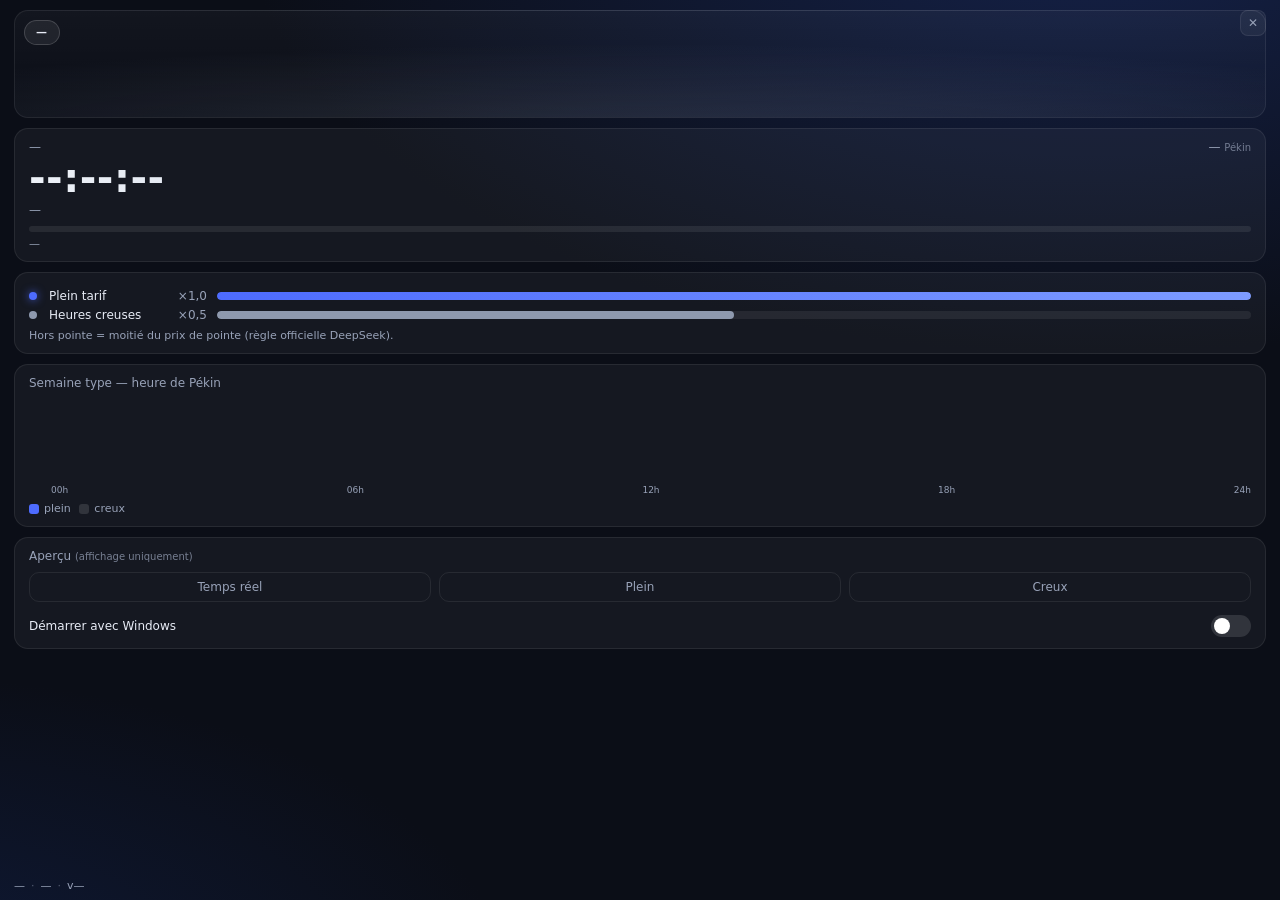
==== web/index.html @ 61c92ee4 "DeepSeek Status pour Windows 11 Adaptation Windows de DeepSeekStatus (macOS, MIT, c) Zhao Xin) : bal" ====
<!doctype html>
<html lang="fr">
<head>
<meta charset="utf-8">
<title>DeepSeek Status</title>
<link rel="stylesheet" href="style.css">
</head>
<body>
<div id="app" class="offpeak">
  <header id="hero" class="pywebview-drag-region">
    <button id="closeBtn" title="Fermer (Échap)">✕</button>
    <div class="chip" id="chip">—</div>
    <div class="scene">
      <div class="swimmer"><svg id="whale" viewBox="0 0 24 24" aria-hidden="true"><path id="whalePath" d=""/></svg></div>
      <div class="bubbles"><i></i><i></i><i></i><i></i></div>
      <div class="zzz"><span>z</span><span>z</span><span>z</span></div>
      <div id="previewBanner" hidden>
        <span>Mode aperçu — compte à rebours réel</span>
        <button id="exitPreview">quitter</button>
      </div>
    </div>
  </header>

  <main>
    <section class="card">
      <div class="row">
        <span class="label" id="nextLabel">—</span>
        <span class="clock"><span id="beijingClock">—</span> <small>Pékin</small></span>
      </div>
      <div class="big" id="countdown">--:--:--</div>
      <div class="sub" id="nextAt">—</div>
      <div class="progress"><div id="progressFill"></div></div>
      <div class="meta" id="progressMeta">—</div>
    </section>

    <section class="card prices">
      <div class="price-row">
        <span class="dot peak-dot"></span><span class="pname">Plein tarif</span>
        <span class="mult">×1,0</span>
        <div class="bar"><i class="bar-peak" style="width:100%"></i></div>
      </div>
      <div class="price-row">
        <span class="dot off-dot"></span><span class="pname">Heures creuses</span>
        <span class="mult">×0,5</span>
        <div class="bar"><i class="bar-off" style="width:50%"></i></div>
      </div>
      <div class="hint">Hors pointe = moitié du prix de pointe (règle officielle DeepSeek).</div>
    </section>

    <section class="card">
      <div class="label">Semaine type — heure de Pékin</div>
      <div class="weekwrap">
        <div id="dayCol"></div>
        <div id="weekGrid"></div>
      </div>
      <div class="hours-row"><span>00h</span><span>06h</span><span>12h</span><span>18h</span><span>24h</span></div>
      <div class="legend"><span class="sw sw-peak"></span>plein&nbsp;<span class="sw sw-off"></span>creux</div>
    </section>

    <section class="card settings">
      <div class="label">Aperçu <small>(affichage uniquement)</small></div>
      <div class="pills" id="pills">
        <button data-mode="">Temps réel</button>
        <button data-mode="peak">Plein</button>
        <button data-mode="offPeak">Creux</button>
      </div>
      <label class="toggle-row">
        <span>Démarrer avec Windows</span>
        <span class="toggle"><input type="checkbox" id="loginToggle"><i></i></span>
      </label>
    </section>
  </main>

  <footer>
    <span id="tzNote">—</span><span class="sep">·</span><span id="beijingDate">—</span><span class="sep">·</span><span id="ver">v—</span>
  </footer>
</div>
<script src="app.js"></script>
</body>
</html>
---- web/style.css ----
:root{
  --bg:#0B0E17;
  --card:rgba(255,255,255,.045);
  --border:rgba(255,255,255,.08);
  --text:#E8ECF6;
  --muted:#98A2B8;
  --accent:#4D6BFE;
  --accent-soft:rgba(77,107,254,.16);
}
*{box-sizing:border-box;margin:0;padding:0}
html,body{height:100%}
body{
  background:
    radial-gradient(120% 90% at 85% -10%, #15224A 0%, transparent 55%),
    radial-gradient(100% 70% at -10% 110%, #0F1A38 0%, transparent 50%),
    var(--bg);
  color:var(--text);
  font-family:"Segoe UI Variable Display","Segoe UI",system-ui,sans-serif;
  font-size:13px;
  overflow:hidden;
  user-select:none;-webkit-user-select:none;
}
#app{display:flex;flex-direction:column;height:100vh;padding:10px 14px 8px}
#app.peak{--wfill:#7D9BFF;--glow:rgba(77,107,254,.55);--chipbg:rgba(77,107,254,.16);--chipbd:rgba(77,107,254,.5)}
#app.offpeak{--wfill:#8E99AE;--glow:rgba(140,150,170,.22);--chipbg:rgba(255,255,255,.07);--chipbd:rgba(255,255,255,.16)}

/* ------------------------------------------------ en-tête / aquarium */
#hero{position:relative;flex:0 0 auto}
.scene{
  position:relative;height:108px;border-radius:14px;overflow:hidden;
  border:1px solid var(--border);
  background:
    radial-gradient(120% 140% at 50% 118%, var(--glow) 0%, transparent 62%),
    linear-gradient(180deg, rgba(255,255,255,.035), rgba(255,255,255,0));
}
.chip{
  position:absolute;left:10px;top:10px;z-index:4;padding:5px 11px;border-radius:999px;
  background:var(--chipbg);border:1px solid var(--chipbd);
  font-size:11px;font-weight:600;letter-spacing:.5px;
}
#closeBtn{
  position:absolute;right:0;top:0;z-index:5;width:26px;height:26px;border-radius:8px;
  border:1px solid var(--border);background:rgba(255,255,255,.05);color:var(--muted);
  cursor:pointer;font-size:12px;line-height:1;
}
#closeBtn:hover{color:#fff;background:rgba(255,255,255,.12)}

.swimmer{position:absolute;left:0;right:0;bottom:22px;display:flex;justify-content:center}
#whale{width:86px;fill:var(--wfill);filter:drop-shadow(0 0 16px var(--glow))}
#app.peak .swimmer{animation:swim 5s ease-in-out infinite alternate}
@keyframes swim{from{transform:translateX(-52px)}to{transform:translateX(52px)}}
#app.peak #whale{animation:bob 2.5s ease-in-out infinite}
@keyframes bob{0%,100%{transform:rotate(-4deg) translateY(0)}50%{transform:rotate(5deg) translateY(-4px)}}
#app.offpeak .swimmer{transform:translateY(3px)}
#app.offpeak #whale{animation:breathe 4s ease-in-out infinite}
@keyframes breathe{0%,100%{transform:rotate(-7deg) scale(1)}50%{transform:rotate(-7deg) scale(1.045)}}

.bubbles i{
  position:absolute;bottom:18px;width:7px;height:7px;border-radius:50%;
  background:radial-gradient(circle at 35% 30%, rgba(255,255,255,.85), rgba(125,155,255,.35));
  opacity:0;display:none;
}
#app.peak .bubbles i{display:block;animation:rise 3.2s linear infinite}
.bubbles i:nth-child(1){left:30%}
.bubbles i:nth-child(2){left:38%;width:5px;height:5px;animation-delay:1.1s}
.bubbles i:nth-child(3){left:47%;animation-delay:2.2s}
.bubbles i:nth-child(4){left:24%;width:4px;height:4px;animation-delay:1.7s}
@keyframes rise{0%{transform:translateY(0);opacity:0}15%{opacity:.9}100%{transform:translateY(-64px);opacity:0}}

.zzz{position:absolute;right:64px;top:16px;width:44px;height:12px;display:none}
#app.offpeak .zzz{display:block}
.zzz span{position:absolute;left:0;top:0;color:var(--muted);font-weight:600;opacity:0;animation:zfloat 4.5s ease-in-out infinite}
.zzz span:nth-child(2){animation-delay:1.5s;font-size:15px;margin-left:12px}
.zzz span:nth-child(3){animation-delay:3s;font-size:12px;margin-left:24px}
@keyframes zfloat{0%{transform:translate(0,0);opacity:0}20%{opacity:.9}100%{transform:translate(10px,-24px);opacity:0}}

#previewBanner{
  position:absolute;left:50%;transform:translateX(-50%);bottom:8px;z-index:4;
  display:flex;gap:8px;align-items:center;
  background:rgba(255,193,7,.14);border:1px solid rgba(255,193,7,.4);
  color:#FFE49C;font-size:11px;padding:3px 10px;border-radius:999px;
}
#previewBanner[hidden]{display:none!important}
#previewBanner button{background:transparent;border:none;color:#FFD966;cursor:pointer;font-size:11px;text-decoration:underline;font-family:inherit}

/* ------------------------------------------------------- cartes */
main{flex:1 1 auto;overflow:hidden}
.card{
  background:var(--card);border:1px solid var(--border);border-radius:14px;
  padding:11px 14px;margin-top:10px;
}
.row{display:flex;justify-content:space-between;align-items:baseline}
.label{color:var(--muted);font-size:12px}
.label small{opacity:.75}
.clock{color:var(--muted);font-variant-numeric:tabular-nums;font-size:12px}
.clock small{font-size:10px;opacity:.7}
.big{
  font-size:40px;font-weight:650;letter-spacing:.5px;line-height:1.18;
  font-variant-numeric:tabular-nums;margin:1px 0;
  background:linear-gradient(90deg,#FFFFFF,#B9C6FF);
  -webkit-background-clip:text;background-clip:text;color:transparent;
}
#app.offpeak .big{background:linear-gradient(90deg,#EDF1F8,#A9B4C8);-webkit-background-clip:text;background-clip:text}
.sub{color:var(--muted);font-size:12px}
.progress{height:6px;border-radius:99px;background:rgba(255,255,255,.08);margin:9px 0 5px;overflow:hidden}
#progressFill{height:100%;width:0%;border-radius:99px;background:linear-gradient(90deg,#4D6BFE,#7D9BFF);transition:width 1s linear}
.meta{color:var(--muted);font-size:11px}

/* -------------------------------------------------- barres de prix */
.price-row{display:grid;grid-template-columns:10px 104px 44px 1fr;gap:10px;align-items:center;margin:5px 0}
.dot{width:8px;height:8px;border-radius:50%}
.peak-dot{background:#4D6BFE;box-shadow:0 0 8px rgba(77,107,254,.8)}
.off-dot{background:#8E99AE}
.pname{font-size:12px}
.mult{color:var(--muted);font-variant-numeric:tabular-nums;text-align:right;font-size:12px}
.bar{height:8px;background:rgba(255,255,255,.07);border-radius:99px;overflow:hidden}
.bar i{display:block;height:100%;border-radius:99px}
.bar-peak{background:linear-gradient(90deg,#4D6BFE,#7D9BFF)}
.bar-off{background:#8E99AE}
.hint{color:var(--muted);font-size:11px;margin-top:7px}

/* ------------------------------------------------- heatmap hebdo */
.weekwrap{display:grid;grid-template-columns:16px 1fr;gap:6px;margin-top:9px}
#dayCol{display:grid;grid-template-rows:repeat(7,9px);gap:3px;color:var(--muted);font-size:9px;text-align:center;line-height:9px}
#weekGrid{display:grid;grid-template-rows:repeat(7,9px);gap:3px}
.crow{display:grid;grid-template-columns:repeat(24,1fr);gap:2px}
.cell{height:9px;border-radius:2.5px;background:rgba(255,255,255,.07)}
.cell.on{background:linear-gradient(180deg,#5D7AFE,#3E58E0)}
.cell.now{outline:1.5px solid #fff;outline-offset:1px}
.hours-row{display:flex;justify-content:space-between;margin:5px 0 0 22px;color:var(--muted);font-size:9px}
.legend{margin-top:7px;color:var(--muted);font-size:11px;display:flex;align-items:center;gap:5px}
.sw{width:10px;height:10px;border-radius:3px;display:inline-block}
.sw-peak{background:#4D6BFE}
.sw-off{background:rgba(255,255,255,.12)}

/* ---------------------------------------------------- réglages */
.pills{display:flex;gap:8px;margin:9px 0 11px}
.pills button{
  flex:1;padding:7px 0;border-radius:10px;border:1px solid var(--border);
  background:transparent;color:var(--muted);font-size:12px;cursor:pointer;font-family:inherit;
}
.pills button:hover{color:var(--text);border-color:rgba(255,255,255,.2)}
.pills button.active{background:var(--accent-soft);border-color:rgba(77,107,254,.55);color:#DCE4FF}
.toggle-row{display:flex;justify-content:space-between;align-items:center;padding-top:2px;font-size:12px}
.toggle{position:relative;width:40px;height:22px;display:inline-block}
.toggle input{opacity:0;position:absolute;inset:0;cursor:pointer;margin:0}
.toggle i{position:absolute;inset:0;border-radius:999px;background:rgba(255,255,255,.12);transition:.2s;pointer-events:none}
.toggle i::after{content:"";position:absolute;left:3px;top:3px;width:16px;height:16px;border-radius:50%;background:#fff;transition:.2s}
.toggle input:checked + i{background:#4D6BFE}
.toggle input:checked + i::after{transform:translateX(18px)}

/* ------------------------------------------------------- pied */
footer{margin-top:auto;padding-top:7px;color:var(--muted);font-size:11px;display:flex;gap:6px;align-items:center}
footer .sep{opacity:.5}
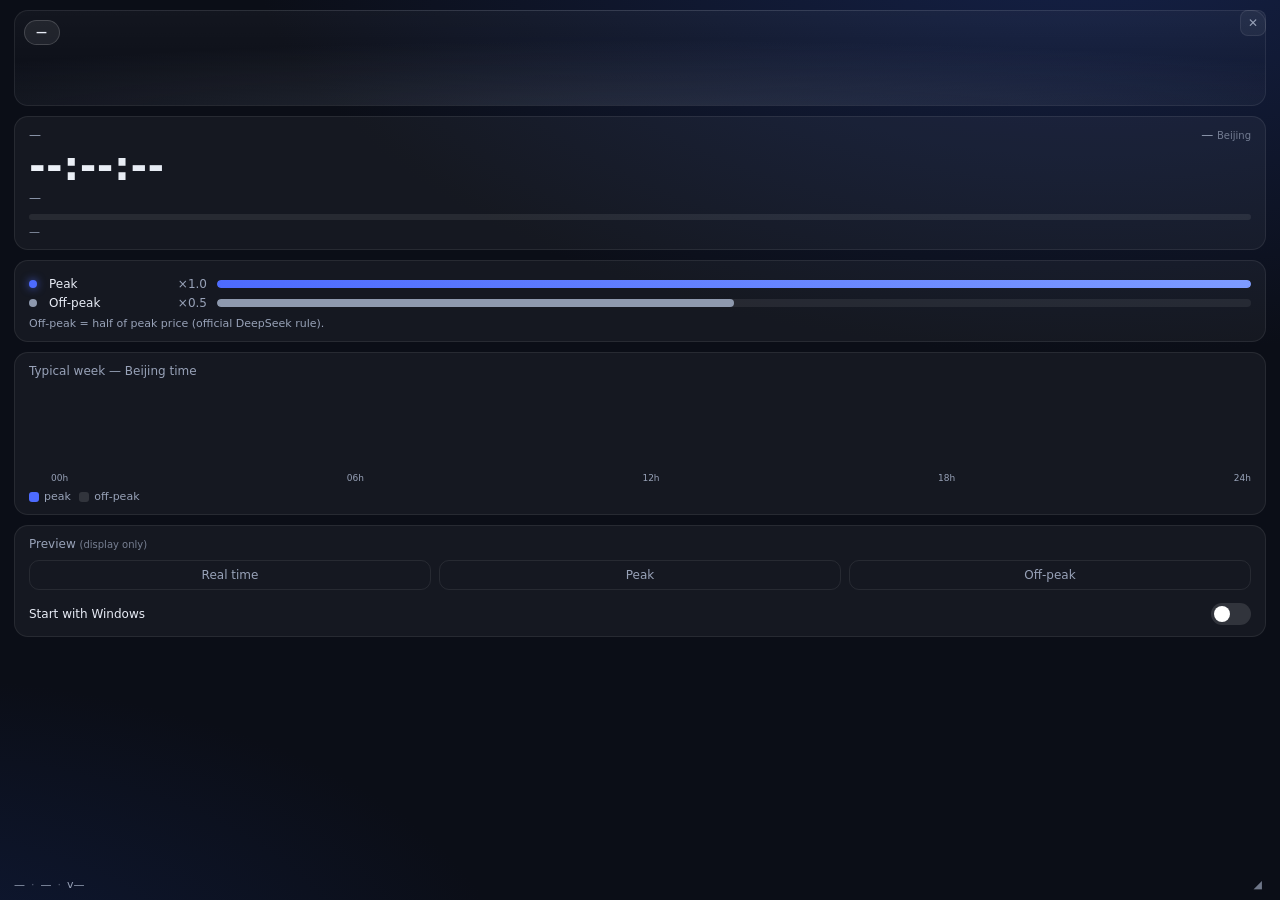
==== commit 563664d8: "English UI, resizable panel, background-friendly behavior - Translate the whole UI to English (panel" ====
--- a/web/index.html
+++ b/web/index.html
@@ -1,5 +1,5 @@
 <!doctype html>
-<html lang="fr">
+<html lang="en">
 <head>
 <meta charset="utf-8">
 <title>DeepSeek Status</title>
@@ -8,15 +8,15 @@
 <body>
 <div id="app" class="offpeak">
   <header id="hero" class="pywebview-drag-region">
-    <button id="closeBtn" title="Fermer (Échap)">✕</button>
+    <button id="closeBtn" title="Close (Esc)">✕</button>
     <div class="chip" id="chip">—</div>
     <div class="scene">
       <div class="swimmer"><svg id="whale" viewBox="0 0 24 24" aria-hidden="true"><path id="whalePath" d=""/></svg></div>
       <div class="bubbles"><i></i><i></i><i></i><i></i></div>
       <div class="zzz"><span>z</span><span>z</span><span>z</span></div>
       <div id="previewBanner" hidden>
-        <span>Mode aperçu — compte à rebours réel</span>
-        <button id="exitPreview">quitter</button>
+        <span>Preview mode — live countdown</span>
+        <button id="exitPreview">exit</button>
       </div>
     </div>
   </header>
@@ -25,7 +25,7 @@
     <section class="card">
       <div class="row">
         <span class="label" id="nextLabel">—</span>
-        <span class="clock"><span id="beijingClock">—</span> <small>Pékin</small></span>
+        <span class="clock"><span id="beijingClock">—</span> <small>Beijing</small></span>
       </div>
       <div class="big" id="countdown">--:--:--</div>
       <div class="sub" id="nextAt">—</div>
@@ -35,37 +35,37 @@
 
     <section class="card prices">
       <div class="price-row">
-        <span class="dot peak-dot"></span><span class="pname">Plein tarif</span>
-        <span class="mult">×1,0</span>
+        <span class="dot peak-dot"></span><span class="pname">Peak</span>
+        <span class="mult">×1.0</span>
         <div class="bar"><i class="bar-peak" style="width:100%"></i></div>
       </div>
       <div class="price-row">
-        <span class="dot off-dot"></span><span class="pname">Heures creuses</span>
-        <span class="mult">×0,5</span>
+        <span class="dot off-dot"></span><span class="pname">Off-peak</span>
+        <span class="mult">×0.5</span>
         <div class="bar"><i class="bar-off" style="width:50%"></i></div>
       </div>
-      <div class="hint">Hors pointe = moitié du prix de pointe (règle officielle DeepSeek).</div>
+      <div class="hint">Off-peak = half of peak price (official DeepSeek rule).</div>
     </section>
 
     <section class="card">
-      <div class="label">Semaine type — heure de Pékin</div>
+      <div class="label">Typical week — Beijing time</div>
       <div class="weekwrap">
         <div id="dayCol"></div>
         <div id="weekGrid"></div>
       </div>
       <div class="hours-row"><span>00h</span><span>06h</span><span>12h</span><span>18h</span><span>24h</span></div>
-      <div class="legend"><span class="sw sw-peak"></span>plein&nbsp;<span class="sw sw-off"></span>creux</div>
+      <div class="legend"><span class="sw sw-peak"></span>peak&nbsp;<span class="sw sw-off"></span>off-peak</div>
     </section>
 
     <section class="card settings">
-      <div class="label">Aperçu <small>(affichage uniquement)</small></div>
+      <div class="label">Preview <small>(display only)</small></div>
       <div class="pills" id="pills">
-        <button data-mode="">Temps réel</button>
-        <button data-mode="peak">Plein</button>
-        <button data-mode="offPeak">Creux</button>
+        <button data-mode="">Real time</button>
+        <button data-mode="peak">Peak</button>
+        <button data-mode="offPeak">Off-peak</button>
       </div>
       <label class="toggle-row">
-        <span>Démarrer avec Windows</span>
+        <span>Start with Windows</span>
         <span class="toggle"><input type="checkbox" id="loginToggle"><i></i></span>
       </label>
     </section>
@@ -73,6 +73,7 @@
 
   <footer>
     <span id="tzNote">—</span><span class="sep">·</span><span id="beijingDate">—</span><span class="sep">·</span><span id="ver">v—</span>
+    <span id="grip" title="Resize">◢</span>
   </footer>
 </div>
 <script src="app.js"></script>
--- a/web/style.css
+++ b/web/style.css
@@ -20,14 +20,14 @@
   overflow:hidden;
   user-select:none;-webkit-user-select:none;
 }
-#app{display:flex;flex-direction:column;height:100vh;padding:10px 14px 8px}
+#app{display:flex;flex-direction:column;height:100vh;padding:10px 14px 6px}
 #app.peak{--wfill:#7D9BFF;--glow:rgba(77,107,254,.55);--chipbg:rgba(77,107,254,.16);--chipbd:rgba(77,107,254,.5)}
 #app.offpeak{--wfill:#8E99AE;--glow:rgba(140,150,170,.22);--chipbg:rgba(255,255,255,.07);--chipbd:rgba(255,255,255,.16)}
 
-/* ------------------------------------------------ en-tête / aquarium */
+/* ------------------------------------------------ header / aquarium */
 #hero{position:relative;flex:0 0 auto}
 .scene{
-  position:relative;height:108px;border-radius:14px;overflow:hidden;
+  position:relative;height:96px;border-radius:14px;overflow:hidden;
   border:1px solid var(--border);
   background:
     radial-gradient(120% 140% at 50% 118%, var(--glow) 0%, transparent 62%),
@@ -45,8 +45,8 @@
 }
 #closeBtn:hover{color:#fff;background:rgba(255,255,255,.12)}
 
-.swimmer{position:absolute;left:0;right:0;bottom:22px;display:flex;justify-content:center}
-#whale{width:86px;fill:var(--wfill);filter:drop-shadow(0 0 16px var(--glow))}
+.swimmer{position:absolute;left:0;right:0;bottom:20px;display:flex;justify-content:center}
+#whale{width:80px;fill:var(--wfill);filter:drop-shadow(0 0 16px var(--glow))}
 #app.peak .swimmer{animation:swim 5s ease-in-out infinite alternate}
 @keyframes swim{from{transform:translateX(-52px)}to{transform:translateX(52px)}}
 #app.peak #whale{animation:bob 2.5s ease-in-out infinite}
@@ -65,9 +65,9 @@
 .bubbles i:nth-child(2){left:38%;width:5px;height:5px;animation-delay:1.1s}
 .bubbles i:nth-child(3){left:47%;animation-delay:2.2s}
 .bubbles i:nth-child(4){left:24%;width:4px;height:4px;animation-delay:1.7s}
-@keyframes rise{0%{transform:translateY(0);opacity:0}15%{opacity:.9}100%{transform:translateY(-64px);opacity:0}}
+@keyframes rise{0%{transform:translateY(0);opacity:0}15%{opacity:.9}100%{transform:translateY(-60px);opacity:0}}
 
-.zzz{position:absolute;right:64px;top:16px;width:44px;height:12px;display:none}
+.zzz{position:absolute;right:64px;top:14px;width:44px;height:12px;display:none}
 #app.offpeak .zzz{display:block}
 .zzz span{position:absolute;left:0;top:0;color:var(--muted);font-weight:600;opacity:0;animation:zfloat 4.5s ease-in-out infinite}
 .zzz span:nth-child(2){animation-delay:1.5s;font-size:15px;margin-left:12px}
@@ -83,9 +83,14 @@
 #previewBanner[hidden]{display:none!important}
 #previewBanner button{background:transparent;border:none;color:#FFD966;cursor:pointer;font-size:11px;text-decoration:underline;font-family:inherit}
 
-/* ------------------------------------------------------- cartes */
-main{flex:1 1 auto;overflow:hidden}
+/* ------------------------------------------------------- cards */
+/* min-height:0 + overflow-y:auto : the content scrolls if the window is
+   small, so the footer can never overlap the preview buttons again. */
+main{flex:1 1 auto;min-height:0;overflow-y:auto;overflow-x:hidden;scrollbar-width:thin;scrollbar-color:rgba(255,255,255,.18) transparent}
+main::-webkit-scrollbar{width:6px}
+main::-webkit-scrollbar-thumb{background:rgba(255,255,255,.18);border-radius:99px}
 .card{
+  flex:0 0 auto;
   background:var(--card);border:1px solid var(--border);border-radius:14px;
   padding:11px 14px;margin-top:10px;
 }
@@ -106,8 +111,8 @@
 #progressFill{height:100%;width:0%;border-radius:99px;background:linear-gradient(90deg,#4D6BFE,#7D9BFF);transition:width 1s linear}
 .meta{color:var(--muted);font-size:11px}
 
-/* -------------------------------------------------- barres de prix */
-.price-row{display:grid;grid-template-columns:10px 104px 44px 1fr;gap:10px;align-items:center;margin:5px 0}
+/* -------------------------------------------------- price bars */
+.price-row{display:grid;grid-template-columns:10px minmax(88px,104px) 44px 1fr;gap:10px;align-items:center;margin:5px 0}
 .dot{width:8px;height:8px;border-radius:50%}
 .peak-dot{background:#4D6BFE;box-shadow:0 0 8px rgba(77,107,254,.8)}
 .off-dot{background:#8E99AE}
@@ -119,7 +124,7 @@
 .bar-off{background:#8E99AE}
 .hint{color:var(--muted);font-size:11px;margin-top:7px}
 
-/* ------------------------------------------------- heatmap hebdo */
+/* ------------------------------------------------- weekly heatmap */
 .weekwrap{display:grid;grid-template-columns:16px 1fr;gap:6px;margin-top:9px}
 #dayCol{display:grid;grid-template-rows:repeat(7,9px);gap:3px;color:var(--muted);font-size:9px;text-align:center;line-height:9px}
 #weekGrid{display:grid;grid-template-rows:repeat(7,9px);gap:3px}
@@ -133,7 +138,7 @@
 .sw-peak{background:#4D6BFE}
 .sw-off{background:rgba(255,255,255,.12)}
 
-/* ---------------------------------------------------- réglages */
+/* ---------------------------------------------------- settings */
 .pills{display:flex;gap:8px;margin:9px 0 11px}
 .pills button{
   flex:1;padding:7px 0;border-radius:10px;border:1px solid var(--border);
@@ -149,6 +154,23 @@
 .toggle input:checked + i{background:#4D6BFE}
 .toggle input:checked + i::after{transform:translateX(18px)}
 
-/* ------------------------------------------------------- pied */
-footer{margin-top:auto;padding-top:7px;color:var(--muted);font-size:11px;display:flex;gap:6px;align-items:center}
+/* ------------------------------------------------------- footer */
+/* Normal flow after the scrolling area: it can never overlap the cards. */
+footer{
+  flex:0 0 auto;margin-top:6px;padding:5px 0 2px;color:var(--muted);
+  font-size:11px;display:flex;gap:6px;align-items:center;
+}
 footer .sep{opacity:.5}
+#grip{
+  margin-left:auto;cursor:nwse-resize;color:var(--muted);font-size:11px;
+  padding:2px 4px;border-radius:6px;line-height:1;opacity:.7;
+}
+#grip:hover{opacity:1;color:var(--text);background:rgba(255,255,255,.08)}
+
+/* Compact variant so the whole panel fits short viewports (DPI 125%). */
+@media (max-height:580px){
+  .scene{height:78px}
+  #whale{width:64px}
+  .big{font-size:30px}
+  .card{padding:8px 12px;margin-top:8px}
+}
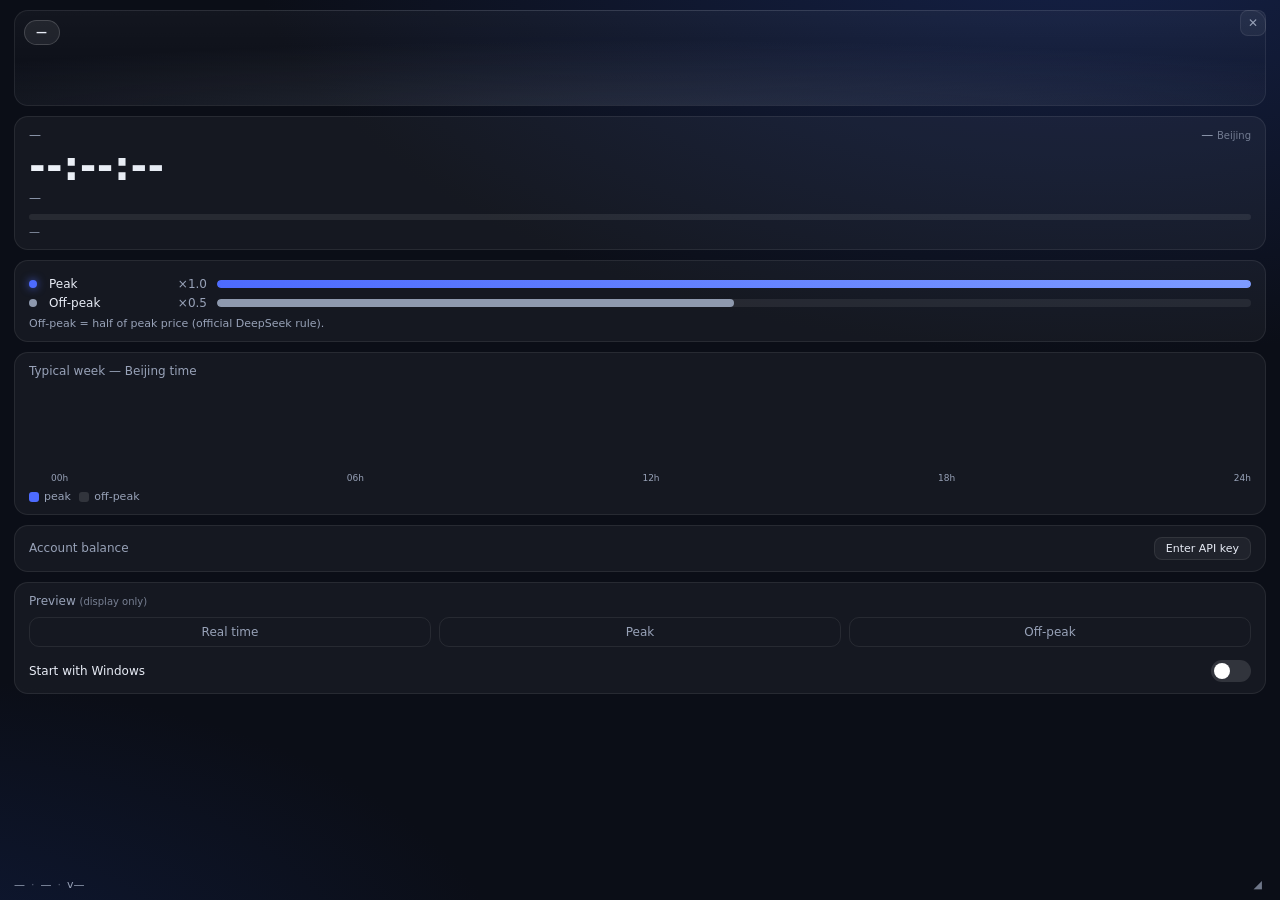
==== commit f4417689: "v1.1.0: DeepSeek account balance (opt-in API key) Port of the macOS balance feature: - GET /user/bal" ====
--- a/web/index.html
+++ b/web/index.html
@@ -57,6 +57,32 @@
       <div class="legend"><span class="sw sw-peak"></span>peak&nbsp;<span class="sw sw-off"></span>off-peak</div>
     </section>
 
+    <section class="card" id="balanceCard">
+      <div class="row">
+        <span class="label">Account balance</span>
+        <button id="balanceAction" class="mini-btn">Enter API key</button>
+      </div>
+      <div id="balanceBody" class="balance-body" hidden>
+        <div id="balanceRows"></div>
+        <div class="balance-foot">
+          <span id="balanceTime">—</span>
+          <button id="balanceRefresh" class="mini-btn">Refresh</button>
+        </div>
+      </div>
+      <div id="balanceErr" class="balance-err" hidden>—</div>
+      <div id="keyEditor" hidden>
+        <input id="keyInput" type="password" placeholder="Paste your DeepSeek API key (sk-…)" spellcheck="false" autocomplete="off">
+        <div class="key-row">
+          <button id="keySave" class="mini-btn primary">Save</button>
+          <button id="keyCancel" class="mini-btn">Cancel</button>
+          <button id="keyRemove" class="mini-btn danger">Remove key</button>
+        </div>
+        <div class="hint">Stored in Windows Credential Manager (never in a file).
+          The app calls <code>GET /user/balance</code> only — it costs nothing.
+          Without a key, no request is ever made.</div>
+      </div>
+    </section>
+
     <section class="card settings">
       <div class="label">Preview <small>(display only)</small></div>
       <div class="pills" id="pills">
--- a/web/style.css
+++ b/web/style.css
@@ -138,6 +138,42 @@
 .sw-peak{background:#4D6BFE}
 .sw-off{background:rgba(255,255,255,.12)}
 
+/* -------------------------------------------------- balance card */
+.mini-btn{
+  border:1px solid var(--border);background:rgba(255,255,255,.05);color:var(--text);
+  font-size:11px;padding:4px 11px;border-radius:8px;cursor:pointer;font-family:inherit;
+  white-space:nowrap;
+}
+.mini-btn:hover{background:rgba(255,255,255,.12)}
+.mini-btn:disabled{opacity:.45;cursor:default}
+.mini-btn.primary{background:var(--accent-soft);border-color:rgba(77,107,254,.55);color:#DCE4FF}
+.mini-btn.danger{color:#FFB4AB;border-color:rgba(255,80,80,.35)}
+.balance-body{margin-top:8px}
+.bal-row{display:flex;align-items:baseline;gap:8px;margin:3px 0}
+.bal-amount{font-size:22px;font-weight:650;font-variant-numeric:tabular-nums}
+.bal-split{color:var(--muted);font-size:11px;font-variant-numeric:tabular-nums}
+.bal-load{color:var(--muted);font-size:12px;padding:6px 0}
+.bal-warn{margin-top:6px;font-size:11px;color:#FFD966;background:rgba(255,193,7,.12);
+  border:1px solid rgba(255,193,7,.35);padding:4px 9px;border-radius:8px}
+.balance-foot{display:flex;justify-content:space-between;align-items:center;margin-top:8px}
+.balance-foot span{color:var(--muted);font-size:11px;font-variant-numeric:tabular-nums}
+.balance-err{margin-top:8px;font-size:12px;color:#FFB4AB;
+  background:rgba(255,80,80,.08);border:1px solid rgba(255,80,80,.25);
+  padding:6px 10px;border-radius:9px}
+#keyEditor{margin-top:9px}
+#keyInput{
+  width:100%;box-sizing:border-box;padding:8px 11px;border-radius:9px;
+  border:1px solid var(--border);background:rgba(0,0,0,.35);color:var(--text);
+  font-size:12px;font-family:inherit;outline:none;
+}
+#keyInput:focus{border-color:rgba(77,107,254,.6)}
+#keyInput[hidden]{display:none}
+.key-row{display:flex;gap:8px;margin-top:8px}
+.key-row .mini-btn{flex:0 0 auto}
+#keyRemove{margin-left:auto}
+#keyEditor .hint{margin-top:8px}
+#keyEditor code{color:var(--muted);font-family:Consolas,monospace;font-size:11px}
+
 /* ---------------------------------------------------- settings */
 .pills{display:flex;gap:8px;margin:9px 0 11px}
 .pills button{
